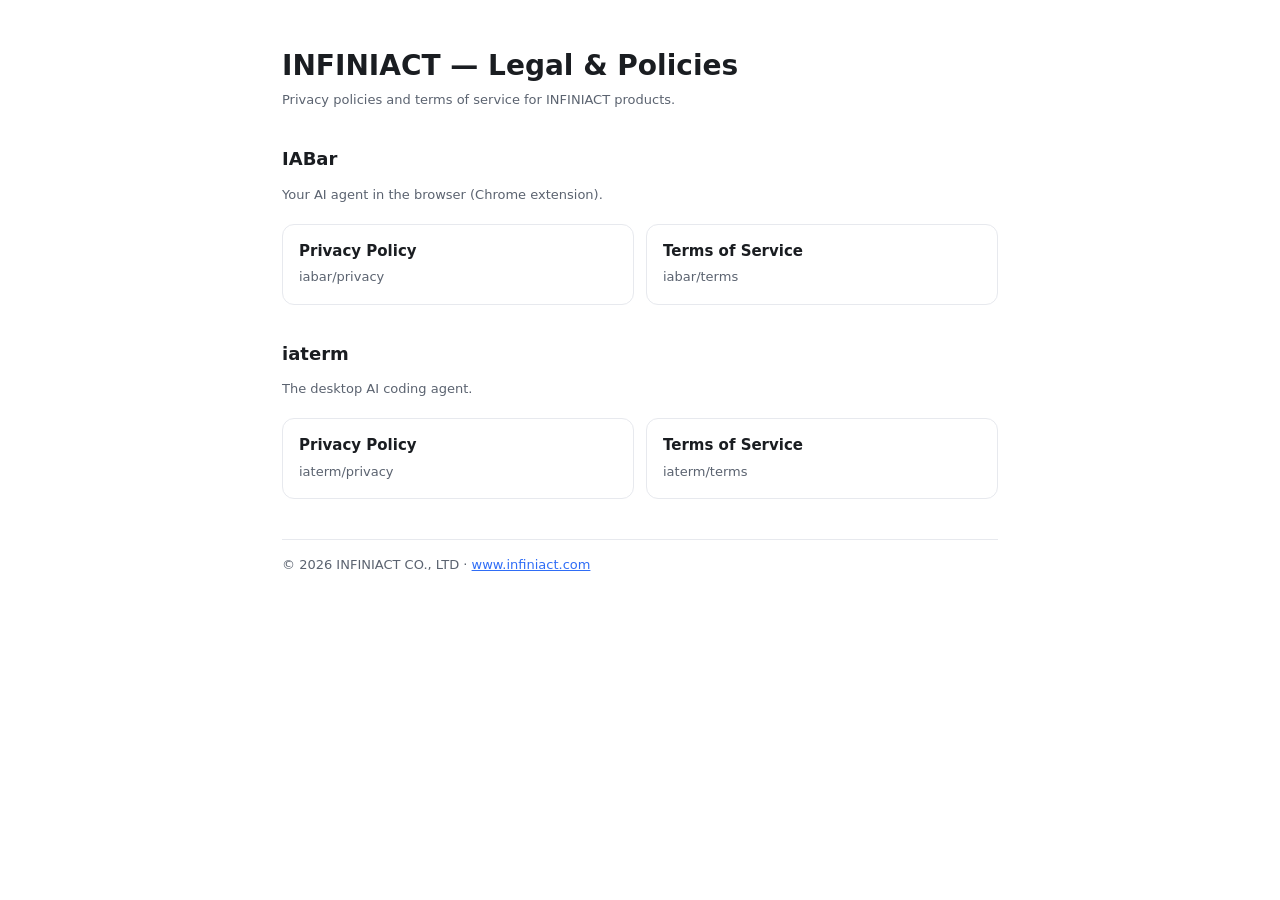
==== index.html @ 88ed00b0 "Add INFINIACT legal pages for IABar and iaterm Privacy policies and terms of service served via GitH" ====
<!doctype html>
<html lang="en">
  <head>
    <meta charset="utf-8" />
    <meta name="viewport" content="width=device-width, initial-scale=1" />
    <title>INFINIACT — Legal & Policies</title>
    <link rel="stylesheet" href="assets/style.css" />
  </head>
  <body>
    <div class="wrap">
      <h1>INFINIACT — Legal &amp; Policies</h1>
      <p class="meta">Privacy policies and terms of service for INFINIACT products.</p>

      <h2>IABar</h2>
      <p class="meta">Your AI agent in the browser (Chrome extension).</p>
      <div class="cards">
        <a class="card" href="iabar/privacy/"><b>Privacy Policy</b><span>iabar/privacy</span></a>
        <a class="card" href="iabar/terms/"><b>Terms of Service</b><span>iabar/terms</span></a>
      </div>

      <h2>iaterm</h2>
      <p class="meta">The desktop AI coding agent.</p>
      <div class="cards">
        <a class="card" href="iaterm/privacy/"><b>Privacy Policy</b><span>iaterm/privacy</span></a>
        <a class="card" href="iaterm/terms/"><b>Terms of Service</b><span>iaterm/terms</span></a>
      </div>

      <footer class="site">© 2026 INFINIACT CO., LTD · <a href="https://www.infiniact.com">www.infiniact.com</a></footer>
    </div>
  </body>
</html>
---- assets/style.css ----
:root {
  --bg: #ffffff;
  --fg: #1a1d21;
  --dim: #5b6370;
  --accent: #2f6df6;
  --border: #e7e9ee;
  --code-bg: #f5f6f8;
  color-scheme: light dark;
}
@media (prefers-color-scheme: dark) {
  :root {
    --bg: #0f1115;
    --fg: #e6e8ec;
    --dim: #9aa3b2;
    --accent: #6ea8fe;
    --border: #272c37;
    --code-bg: #171a21;
  }
}
* { box-sizing: border-box; }
body {
  margin: 0;
  background: var(--bg);
  color: var(--fg);
  font-family: ui-sans-serif, system-ui, -apple-system, 'Segoe UI', Roboto, sans-serif;
  line-height: 1.65;
  -webkit-font-smoothing: antialiased;
}
.wrap {
  max-width: 760px;
  margin: 0 auto;
  padding: 48px 22px 96px;
}
header.site {
  border-bottom: 1px solid var(--border);
  margin-bottom: 28px;
  padding-bottom: 14px;
}
header.site a { color: var(--dim); text-decoration: none; font-size: 14px; }
header.site a:hover { color: var(--accent); }
h1 { font-size: 28px; line-height: 1.25; margin: 0 0 6px; }
h2 { font-size: 18px; margin: 34px 0 10px; }
h3 { font-size: 15px; margin: 22px 0 6px; }
.meta { color: var(--dim); font-size: 13px; margin: 0 0 8px; }
.lead {
  font-size: 15px;
  color: var(--fg);
  background: var(--code-bg);
  border: 1px solid var(--border);
  border-radius: 12px;
  padding: 14px 16px;
  margin: 18px 0 8px;
}
p, li { font-size: 15px; }
a { color: var(--accent); }
code {
  background: var(--code-bg);
  border-radius: 5px;
  padding: 1px 5px;
  font-family: ui-monospace, 'SF Mono', Menlo, monospace;
  font-size: 0.88em;
}
table { border-collapse: collapse; width: 100%; margin: 12px 0; font-size: 14px; }
th, td { border: 1px solid var(--border); padding: 8px 10px; text-align: left; vertical-align: top; }
th { background: var(--code-bg); }
hr { border: none; border-top: 1px solid var(--border); margin: 32px 0; }
footer.site { color: var(--dim); font-size: 13px; margin-top: 40px; border-top: 1px solid var(--border); padding-top: 14px; }
.cards { display: grid; gap: 12px; grid-template-columns: 1fr 1fr; margin-top: 18px; }
.card { border: 1px solid var(--border); border-radius: 12px; padding: 14px 16px; text-decoration: none; color: inherit; display: block; }
.card:hover { border-color: var(--accent); }
.card b { display: block; font-size: 15px; }
.card span { color: var(--dim); font-size: 13px; }
@media (max-width: 560px) { .cards { grid-template-columns: 1fr; } }
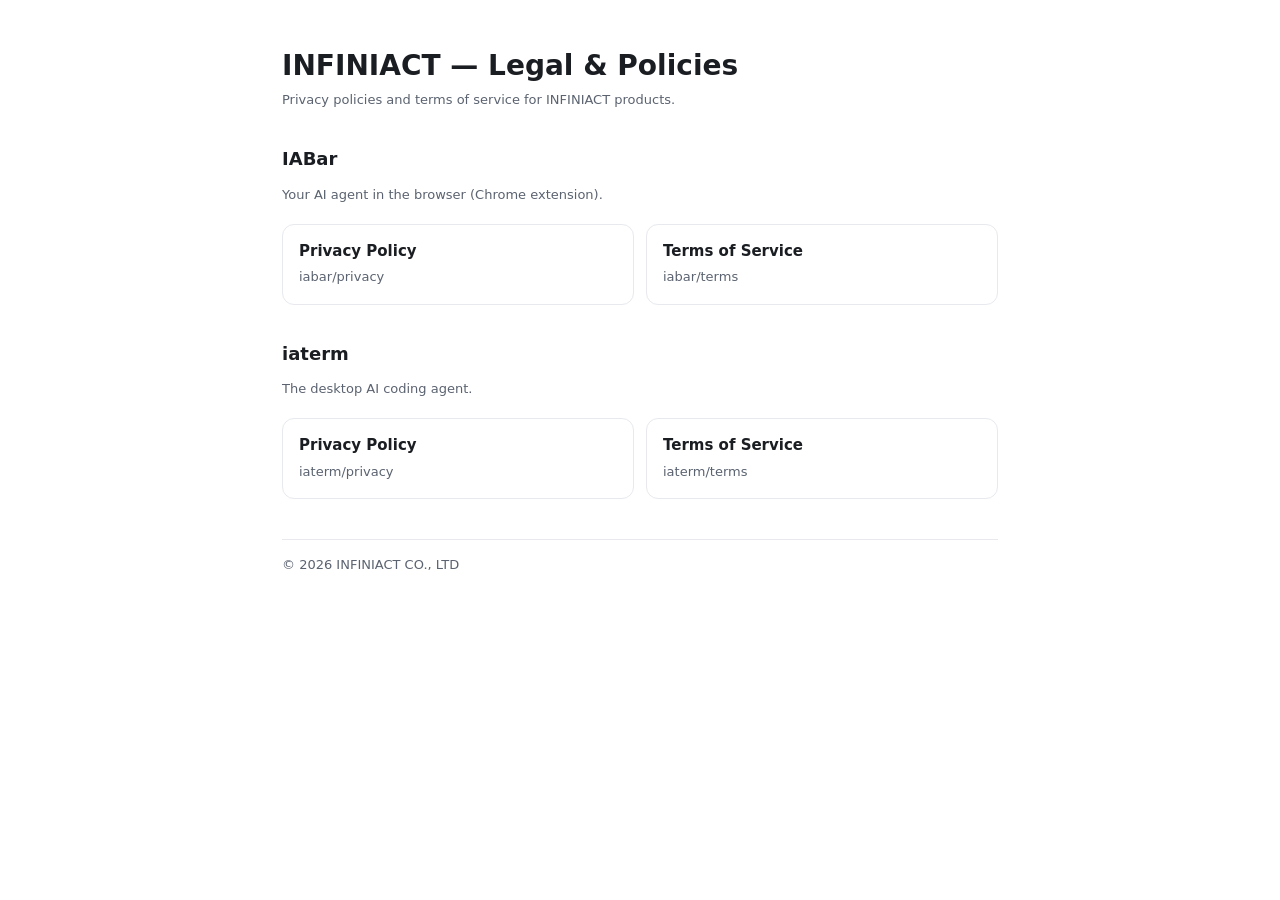
==== commit b72c28da: "Remove website link; keep contact email only" ====
--- a/index.html
+++ b/index.html
@@ -25,7 +25,7 @@
         <a class="card" href="iaterm/terms/"><b>Terms of Service</b><span>iaterm/terms</span></a>
       </div>
 
-      <footer class="site">© 2026 INFINIACT CO., LTD · <a href="https://www.infiniact.com">www.infiniact.com</a></footer>
+      <footer class="site">© 2026 INFINIACT CO., LTD</footer>
     </div>
   </body>
 </html>
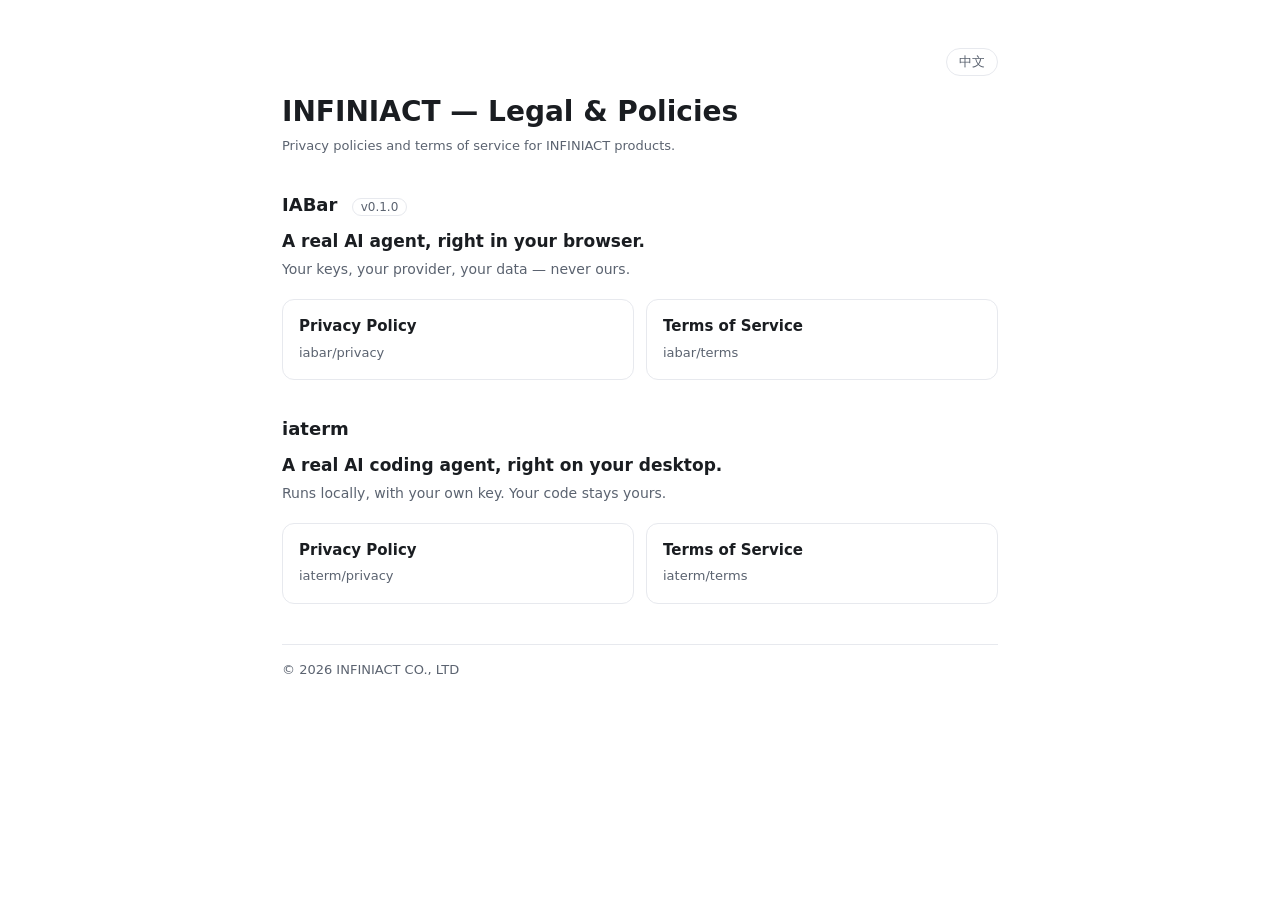
==== commit 88915ff4: "Localize landing page (EN/中文) and add product slogans" ====
--- a/index.html
+++ b/index.html
@@ -3,29 +3,79 @@
   <head>
     <meta charset="utf-8" />
     <meta name="viewport" content="width=device-width, initial-scale=1" />
-    <title>INFINIACT — Legal & Policies</title>
+    <title>INFINIACT — Legal &amp; Policies</title>
     <link rel="stylesheet" href="assets/style.css" />
   </head>
   <body>
     <div class="wrap">
-      <h1>INFINIACT — Legal &amp; Policies</h1>
-      <p class="meta">Privacy policies and terms of service for INFINIACT products.</p>
+      <div class="langbar">
+        <button id="lang-toggle" type="button"></button>
+      </div>
 
-      <h2>IABar</h2>
-      <p class="meta">Your AI agent in the browser (Chrome extension).</p>
+      <h1 data-en="INFINIACT — Legal &amp; Policies" data-zh="INFINIACT — 法律与政策"></h1>
+      <p class="meta"
+         data-en="Privacy policies and terms of service for INFINIACT products."
+         data-zh="INFINIACT 各产品的隐私政策与服务条款。"></p>
+
+      <h2>IABar <span class="ver">v0.1.0</span></h2>
+      <p class="slogan"
+         data-en="A real AI agent, right in your browser."
+         data-zh="浏览器里，一个真正能动手的 AI Agent。"></p>
+      <p class="tagline"
+         data-en="Your keys, your provider, your data — never ours."
+         data-zh="自带 Key，自选模型，数据不经我手。"></p>
       <div class="cards">
-        <a class="card" href="iabar/privacy/"><b>Privacy Policy</b><span>iabar/privacy</span></a>
-        <a class="card" href="iabar/terms/"><b>Terms of Service</b><span>iabar/terms</span></a>
+        <a class="card" href="iabar/privacy/">
+          <b data-en="Privacy Policy" data-zh="隐私政策"></b><span>iabar/privacy</span>
+        </a>
+        <a class="card" href="iabar/terms/">
+          <b data-en="Terms of Service" data-zh="服务条款"></b><span>iabar/terms</span>
+        </a>
       </div>
 
       <h2>iaterm</h2>
-      <p class="meta">The desktop AI coding agent.</p>
+      <p class="slogan"
+         data-en="A real AI coding agent, right on your desktop."
+         data-zh="桌面上，一个真正能动手的 AI 编程 Agent。"></p>
+      <p class="tagline"
+         data-en="Runs locally, with your own key. Your code stays yours."
+         data-zh="本地运行，自带 Key，代码始终是你的。"></p>
       <div class="cards">
-        <a class="card" href="iaterm/privacy/"><b>Privacy Policy</b><span>iaterm/privacy</span></a>
-        <a class="card" href="iaterm/terms/"><b>Terms of Service</b><span>iaterm/terms</span></a>
+        <a class="card" href="iaterm/privacy/">
+          <b data-en="Privacy Policy" data-zh="隐私政策"></b><span>iaterm/privacy</span>
+        </a>
+        <a class="card" href="iaterm/terms/">
+          <b data-en="Terms of Service" data-zh="服务条款"></b><span>iaterm/terms</span>
+        </a>
       </div>
 
       <footer class="site">© 2026 INFINIACT CO., LTD</footer>
     </div>
+
+    <script>
+      (function () {
+        var KEY = 'infiniact-lang';
+        function pick() {
+          var saved = localStorage.getItem(KEY);
+          if (saved === 'en' || saved === 'zh') return saved;
+          return (navigator.language || 'en').toLowerCase().indexOf('zh') === 0 ? 'zh' : 'en';
+        }
+        function apply(lang) {
+          document.documentElement.lang = lang === 'zh' ? 'zh-CN' : 'en';
+          document.querySelectorAll('[data-en]').forEach(function (el) {
+            el.innerHTML = el.getAttribute('data-' + lang);
+          });
+          // Toggle shows the OTHER language you can switch to.
+          document.getElementById('lang-toggle').textContent = lang === 'zh' ? 'EN' : '中文';
+          localStorage.setItem(KEY, lang);
+        }
+        var current = pick();
+        apply(current);
+        document.getElementById('lang-toggle').addEventListener('click', function () {
+          current = current === 'zh' ? 'en' : 'zh';
+          apply(current);
+        });
+      })();
+    </script>
   </body>
 </html>
--- a/assets/style.css
+++ b/assets/style.css
@@ -65,6 +65,19 @@
 th { background: var(--code-bg); }
 hr { border: none; border-top: 1px solid var(--border); margin: 32px 0; }
 footer.site { color: var(--dim); font-size: 13px; margin-top: 40px; border-top: 1px solid var(--border); padding-top: 14px; }
+/* Language toggle */
+.langbar { display: flex; justify-content: flex-end; margin-bottom: 18px; }
+.langbar button {
+  background: none; border: 1px solid var(--border); color: var(--dim);
+  border-radius: 999px; padding: 4px 12px; font-size: 13px; cursor: pointer;
+  font-family: inherit;
+}
+.langbar button:hover { color: var(--accent); border-color: var(--accent); }
+/* Product hero / slogan */
+.slogan { font-size: 17px; font-weight: 600; margin: 4px 0 4px; line-height: 1.4; }
+.tagline { color: var(--dim); font-size: 14px; margin: 0 0 6px; }
+.ver { color: var(--dim); font-size: 12px; font-weight: 500;
+  border: 1px solid var(--border); border-radius: 999px; padding: 1px 8px; margin-left: 8px; }
 .cards { display: grid; gap: 12px; grid-template-columns: 1fr 1fr; margin-top: 18px; }
 .card { border: 1px solid var(--border); border-radius: 12px; padding: 14px 16px; text-decoration: none; color: inherit; display: block; }
 .card:hover { border-color: var(--accent); }
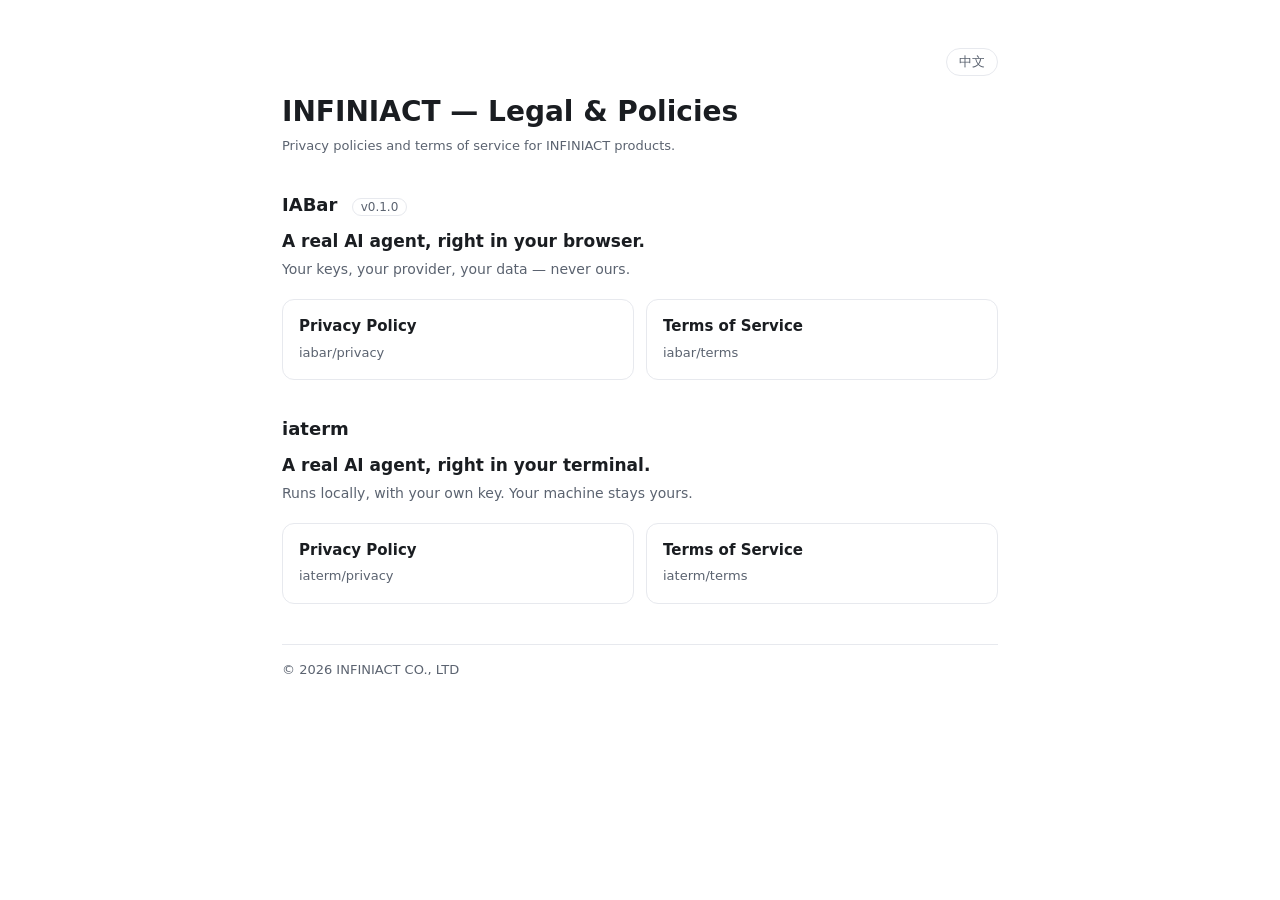
==== commit 2cf3a6fc: "Reframe iaterm as a terminal agent (not coding agent)" ====
--- a/index.html
+++ b/index.html
@@ -35,11 +35,11 @@
 
       <h2>iaterm</h2>
       <p class="slogan"
-         data-en="A real AI coding agent, right on your desktop."
-         data-zh="桌面上，一个真正能动手的 AI 编程 Agent。"></p>
+         data-en="A real AI agent, right in your terminal."
+         data-zh="终端里，一个真正能动手的 AI Agent。"></p>
       <p class="tagline"
-         data-en="Runs locally, with your own key. Your code stays yours."
-         data-zh="本地运行，自带 Key，代码始终是你的。"></p>
+         data-en="Runs locally, with your own key. Your machine stays yours."
+         data-zh="本地运行，自带 Key，机器始终是你的。"></p>
       <div class="cards">
         <a class="card" href="iaterm/privacy/">
           <b data-en="Privacy Policy" data-zh="隐私政策"></b><span>iaterm/privacy</span>
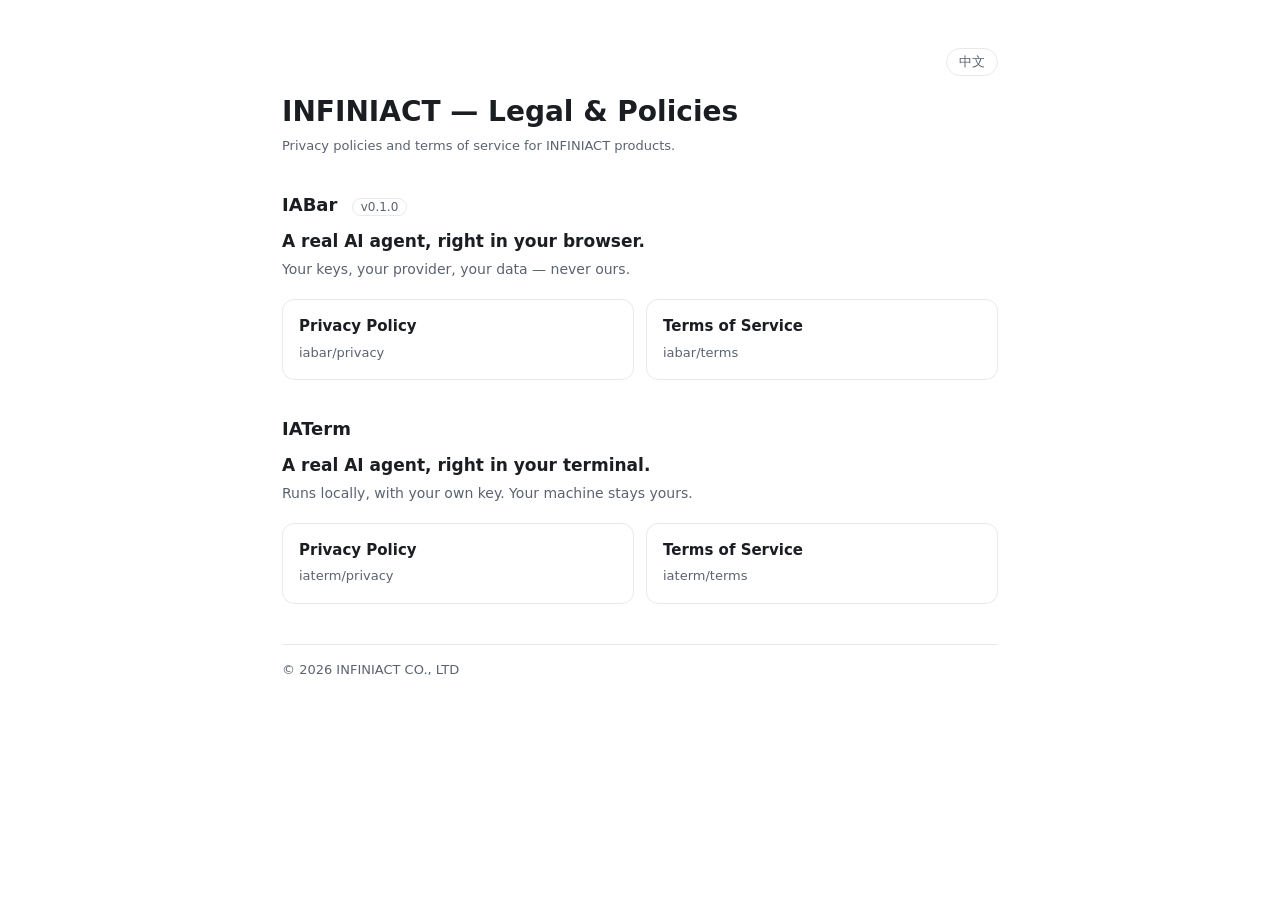
==== commit 27bd8b7c: "Capitalize product name as IATerm (URL paths unchanged)" ====
--- a/index.html
+++ b/index.html
@@ -33,7 +33,7 @@
         </a>
       </div>
 
-      <h2>iaterm</h2>
+      <h2>IATerm</h2>
       <p class="slogan"
          data-en="A real AI agent, right in your terminal."
          data-zh="终端里，一个真正能动手的 AI Agent。"></p>
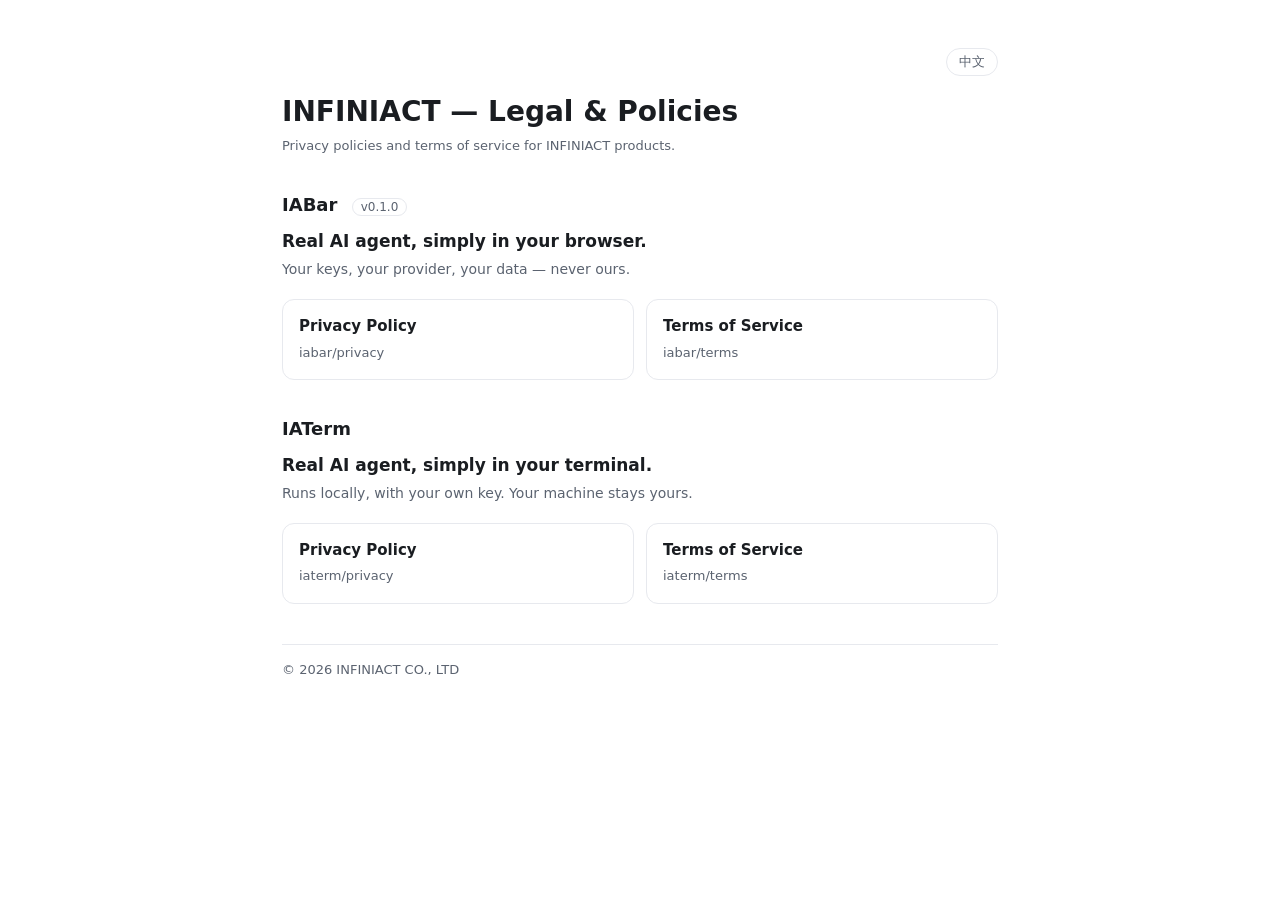
==== commit 74003536: "Update product slogans: 'Real AI agent, simply in your <browser/terminal>'" ====
--- a/index.html
+++ b/index.html
@@ -19,8 +19,8 @@
 
       <h2>IABar <span class="ver">v0.1.0</span></h2>
       <p class="slogan"
-         data-en="A real AI agent, right in your browser."
-         data-zh="浏览器里，一个真正能动手的 AI Agent。"></p>
+         data-en="Real AI agent, simply in your browser."
+         data-zh="真正的 AI Agent，就在你的浏览器里。"></p>
       <p class="tagline"
          data-en="Your keys, your provider, your data — never ours."
          data-zh="自带 Key，自选模型，数据不经我手。"></p>
@@ -35,8 +35,8 @@
 
       <h2>IATerm</h2>
       <p class="slogan"
-         data-en="A real AI agent, right in your terminal."
-         data-zh="终端里，一个真正能动手的 AI Agent。"></p>
+         data-en="Real AI agent, simply in your terminal."
+         data-zh="真正的 AI Agent，就在你的终端里。"></p>
       <p class="tagline"
          data-en="Runs locally, with your own key. Your machine stays yours."
          data-zh="本地运行，自带 Key，机器始终是你的。"></p>
